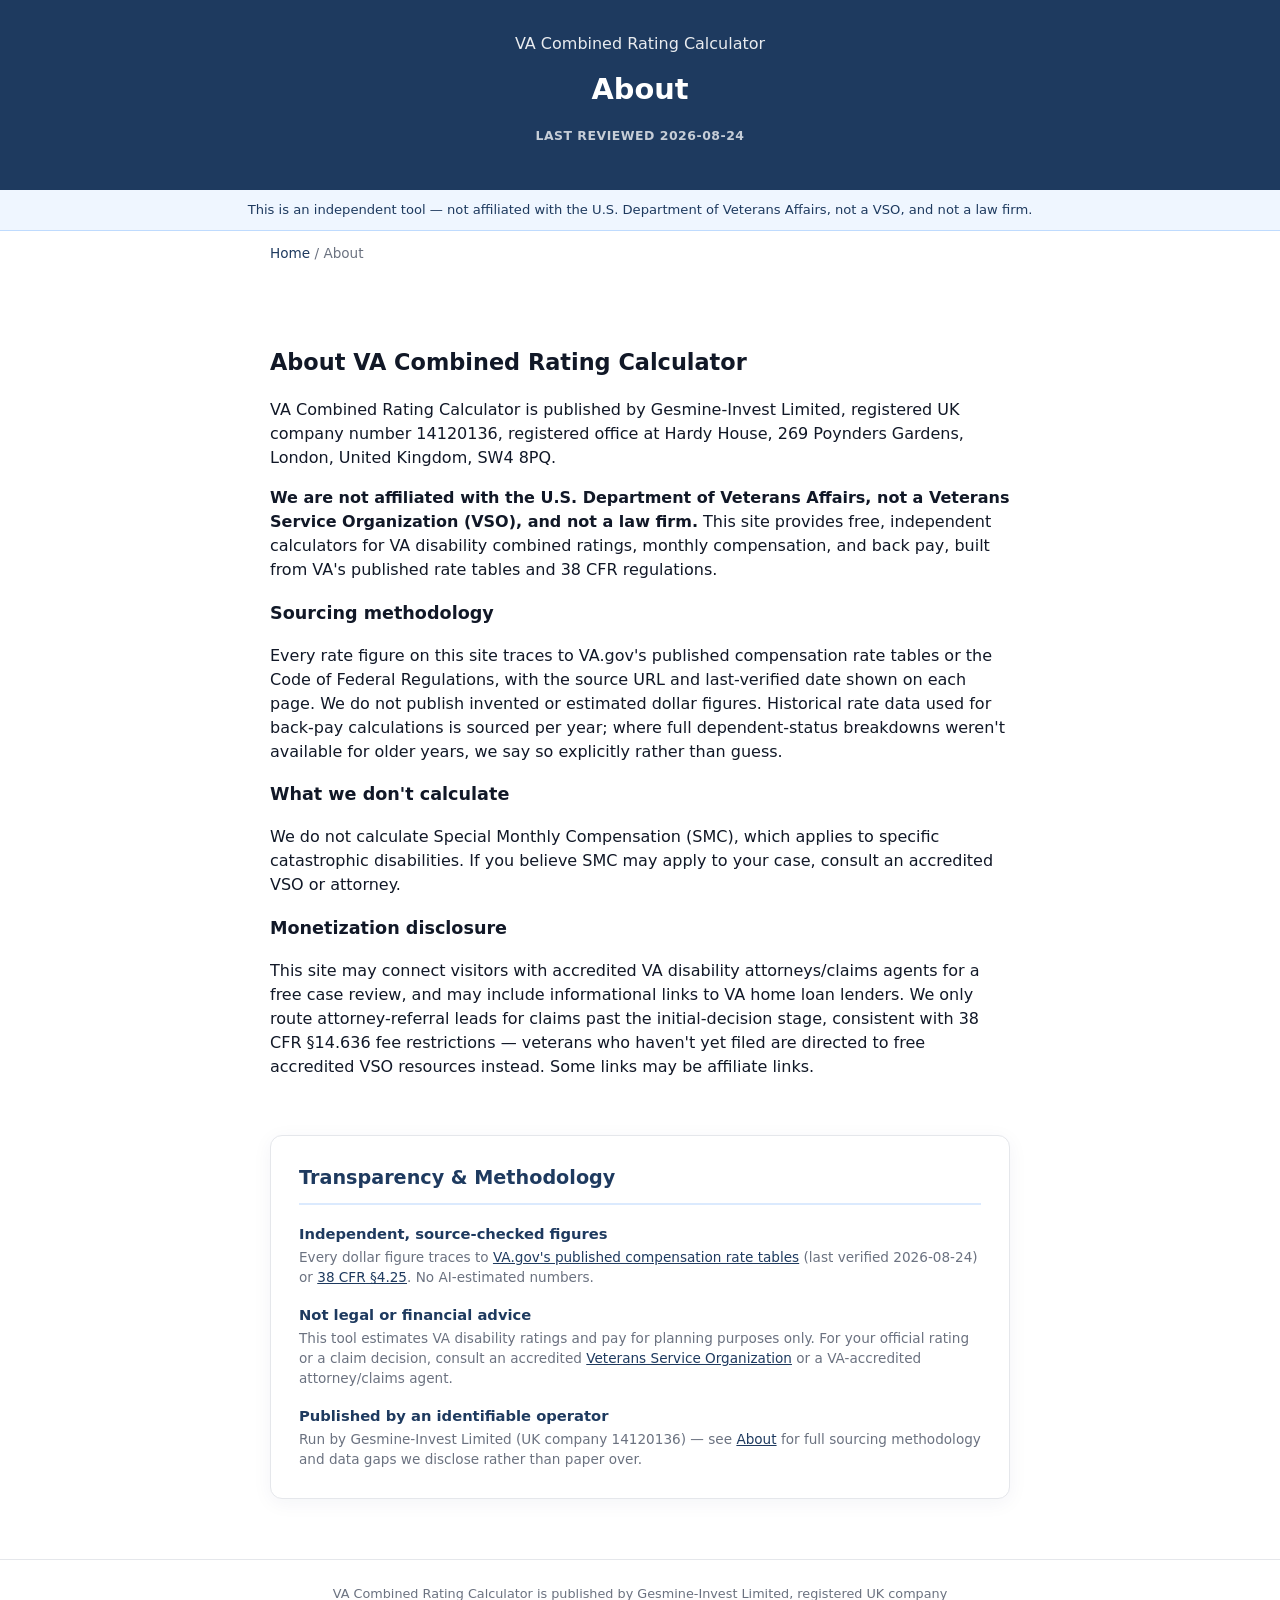
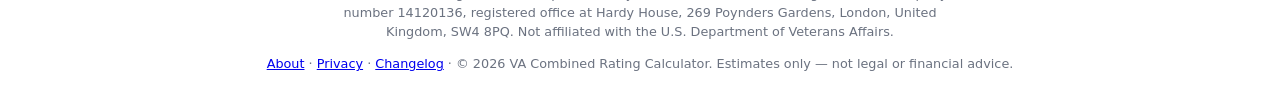
==== about/index.html @ 4b149465 "Initial build: VA disability calculator suite Combined-rating, monthly-pay, dependents, and back-pay" ====
<!doctype html>
<html lang="en">
<head>
<meta charset="utf-8">
<meta name="viewport" content="width=device-width, initial-scale=1">
<title>About — VA Combined Rating Calculator</title>
<meta name="description" content="Who publishes this site, our sourcing methodology, and our monetization disclosure.">
<link rel="canonical" href="https://vacombinedrating.com/about/">
<meta property="og:title" content="About — VA Combined Rating Calculator">
<meta property="og:description" content="Who publishes this site, our sourcing methodology, and our monetization disclosure.">
<meta property="og:type" content="website">
<meta property="og:url" content="https://vacombinedrating.com/about/">
<meta name="twitter:card" content="summary_large_image">
<link rel="icon" href="/favicon.svg" type="image/svg+xml">
<link rel="stylesheet" href="/assets/styles.css">
<script type="application/ld+json">{"@context":"https://schema.org","@graph":[{"@type":"Organization","name":"Gesmine-Invest Limited","legalName":"Gesmine-Invest Limited","url":"https://vacombinedrating.com","identifier":{"@type":"PropertyValue","propertyID":"UK Company Number","value":"14120136"},"address":{"@type":"PostalAddress","streetAddress":"Hardy House, 269 Poynders Gardens","addressLocality":"London","postalCode":"SW4 8PQ","addressCountry":"GB"}}]}</script>
</head>
<body>
<header>
<a href="/">VA Combined Rating Calculator</a>
<h1>About</h1>
<p></p>
<p class="reviewed-badge">Last reviewed 2026-08-24</p>
</header>
<div class="va-branding-notice">This is an independent tool — not affiliated with the U.S. Department of Veterans Affairs, not a VSO, and not a law firm.</div>
<nav class="crumbs"><a href="/">Home</a> / About</nav>
<main>

<section>
<h2>About VA Combined Rating Calculator</h2>
<p>VA Combined Rating Calculator is published by Gesmine-Invest Limited, registered UK company number 14120136, registered office at Hardy House, 269 Poynders Gardens, London, United Kingdom, SW4 8PQ.</p>
<p><strong>We are not affiliated with the U.S. Department of Veterans Affairs, not a Veterans Service Organization (VSO), and not a law firm.</strong> This site provides free, independent calculators for VA disability combined ratings, monthly compensation, and back pay, built from VA's published rate tables and 38 CFR regulations.</p>
<h3>Sourcing methodology</h3>
<p>Every rate figure on this site traces to VA.gov's published compensation rate tables or the Code of Federal Regulations, with the source URL and last-verified date shown on each page. We do not publish invented or estimated dollar figures. Historical rate data used for back-pay calculations is sourced per year; where full dependent-status breakdowns weren't available for older years, we say so explicitly rather than guess.</p>
<h3>What we don't calculate</h3>
<p>We do not calculate Special Monthly Compensation (SMC), which applies to specific catastrophic disabilities. If you believe SMC may apply to your case, consult an accredited VSO or attorney.</p>
<h3>Monetization disclosure</h3>
<p>This site may connect visitors with accredited VA disability attorneys/claims agents for a free case review, and may include informational links to VA home loan lenders. We only route attorney-referral leads for claims past the initial-decision stage, consistent with 38 CFR §14.636 fee restrictions — veterans who haven't yet filed are directed to free accredited VSO resources instead. Some links may be affiliate links.</p>
</section>

<div class="eeat-section">
  <h2 class="eeat-title">Transparency &amp; Methodology</h2>
  <div class="eeat-compliance-item">
    <div class="eeat-compliance-text"><h4>Independent, source-checked figures</h4><p>Every dollar figure traces to <a href="https://www.va.gov/disability/compensation-rates/veteran-rates/" target="_blank" rel="noopener">VA.gov's published compensation rate tables</a> (last verified 2026-08-24) or <a href="https://www.ecfr.gov/current/title-38/chapter-I/part-4/subpart-A/section-4.25" target="_blank" rel="noopener">38 CFR §4.25</a>. No AI-estimated numbers.</p></div>
  </div>
  <div class="eeat-compliance-item">
    <div class="eeat-compliance-text"><h4>Not legal or financial advice</h4><p>This tool estimates VA disability ratings and pay for planning purposes only. For your official rating or a claim decision, consult an accredited <a href="https://www.va.gov/vso/" target="_blank" rel="noopener">Veterans Service Organization</a> or a VA-accredited attorney/claims agent.</p></div>
  </div>
  <div class="eeat-compliance-item">
    <div class="eeat-compliance-text"><h4>Published by an identifiable operator</h4><p>Run by Gesmine-Invest Limited (UK company 14120136) — see <a href="/about/">About</a> for full sourcing methodology and data gaps we disclose rather than paper over.</p></div>
  </div>
</div>
</main>
<footer>
<p>VA Combined Rating Calculator is published by Gesmine-Invest Limited, registered UK company number 14120136, registered office at Hardy House, 269 Poynders Gardens, London, United Kingdom, SW4 8PQ. Not affiliated with the U.S. Department of Veterans Affairs.</p>
<p><a href="/about/">About</a> · <a href="/privacy/">Privacy</a> · <a href="/changelog/">Changelog</a> · &copy; 2026 VA Combined Rating Calculator. Estimates only — not legal or financial advice.</p>
</footer>
<script src="/assets/calc-engine.js"></script>
</body>
</html>
---- assets/styles.css ----
:root {
  --brand: #1e3a5f;
  --brand-light: #dbeafe;
  --text: #111827;
  --muted: #6b7280;
  --border: #e5e7eb;
  --bg: #f9fafb;
  --radius: 12px;
}
* { box-sizing: border-box; }
body { font-family: system-ui, -apple-system, sans-serif; color: var(--text); margin: 0; background: #fff; line-height: 1.5; }
header { background: var(--brand); color: #fff; padding: 32px 20px; }
header a { color: rgba(255,255,255,.9); text-decoration: none; }
header h1 { margin: 12px 0 4px; font-size: 1.8rem; }
header p { color: rgba(255,255,255,.9); }
h2 { font-size: 1.4rem; }
h3 { font-size: 1.1rem; }
header .reviewed-badge { color: rgba(255,255,255,.75); font-size: .78rem; margin-top: 6px; text-transform: uppercase; letter-spacing: .5px; font-weight: 600; }
footer p:first-child { max-width: 640px; margin: 0 auto 8px; }
.disclaimer-banner { background: #fef3c7; border-bottom: 1px solid #fde68a; padding: 12px 20px; font-size: .9rem; color: #78350f; }

/* VA-branding disclaimer — must render on every calculator page, not just /about/ */
.va-branding-notice { background: #eff6ff; border-bottom: 1px solid #bfdbfe; padding: 10px 20px; font-size: .82rem; color: #1e3a5f; text-align: center; }

main { max-width: 780px; margin: 0 auto; padding: 24px 20px 60px; }
nav.crumbs { max-width: 780px; margin: 0 auto; padding: 12px 20px 0; font-size: .85rem; color: var(--muted); }
nav.crumbs a { color: var(--brand); text-decoration: none; }
form { display: grid; gap: 16px; background: var(--bg); border: 1px solid var(--border); border-radius: var(--radius); padding: 24px; }
label { display: flex; flex-direction: column; gap: 4px; font-size: .9rem; font-weight: 600; }
input, select { padding: 10px; border: 1px solid var(--border); border-radius: 8px; font-size: 1rem; }
.checkbox-label { flex-direction: row; align-items: center; gap: 8px; }
.checkbox-label input { width: auto; }

.toggle-group { display: flex; gap: 8px; flex-wrap: wrap; }
.toggle-group button { flex: 1; min-width: 90px; padding: 10px; border: 1px solid var(--border); border-radius: 8px; background: #fff; cursor: pointer; font-weight: 600; font-size: .85rem; }
.toggle-group button.active { background: var(--brand); color: #fff; border-color: var(--brand); }

/* repeater rows: disability list (home page), back-pay periods */
.repeater-row { display: grid; grid-template-columns: 1fr 1fr auto; gap: 8px; align-items: end; background: #fff; border: 1px solid var(--border); border-radius: 8px; padding: 10px; }
.repeater-row .remove-row { background: #fee2e2; color: #991b1b; border: none; border-radius: 6px; padding: 8px 10px; cursor: pointer; font-weight: 700; white-space: normal; }
.add-row-btn { background: #fff; border: 1px dashed var(--brand); color: var(--brand); border-radius: 8px; padding: 10px; cursor: pointer; font-weight: 600; }

button.submit-btn { background: var(--brand); color: #fff; border: none; padding: 12px; border-radius: 8px; font-size: 1rem; font-weight: 600; cursor: pointer; }
#results-block { margin-top: 20px; padding: 20px; background: var(--brand-light); border-radius: var(--radius); display: none; }
#results-block.visible { display: block; }
.result-amount { font-size: 2rem; font-weight: 800; margin: 0 0 8px; }
.result-row { display: flex; justify-content: space-between; padding: 6px 0; border-bottom: 1px solid rgba(0,0,0,.08); font-size: .95rem; }
.result-row:last-child { border-bottom: none; }
.privacy-note { font-size: .8rem; color: var(--muted); margin-top: 8px; }
.result-warning { font-size: .82rem; color: #92400e; background: #fffbeb; border: 1px solid #fde68a; border-radius: 8px; padding: 10px 12px; margin-top: 10px; }

/* free VSO routing box — shown instead of the attorney lead form for not-yet-filed claims */
.vso-notice { background: #ecfdf5; border: 1px solid #a7f3d0; border-radius: var(--radius); padding: 18px; font-size: .9rem; }
.vso-notice h3 { margin-top: 0; color: #065f46; }
.vso-notice ul { padding-left: 20px; }

section { margin-top: 40px; }
main > section { overflow-x: auto; }
.methodology { font-size: .85rem; color: var(--muted); border-top: 1px solid var(--border); padding-top: 20px; }
footer { text-align: center; color: var(--muted); font-size: .8rem; padding: 24px; border-top: 1px solid var(--border); }
.formula-section { background: #f8fafc; border: 1px solid #e2e8f0; border-radius: var(--radius); padding: 24px; overflow-x: auto; }
.formula-section .source-line { color: #64748b; font-size: .78rem; text-transform: uppercase; letter-spacing: .5px; font-weight: 600; }
.formula-section table, main > section > table { width: 100%; border-collapse: collapse; font-size: .88rem; margin: 12px 0; }
.formula-section th, .formula-section td, main > section > table th, main > section > table td { text-align: left; padding: 8px 10px; border-bottom: 1px solid var(--border); }
.formula-code { background: #1e3a5f; color: #e2e8f0; border-radius: 8px; padding: 16px 18px; font-family: 'Courier New', monospace; font-size: .82rem; line-height: 1.9; }
.formula-footnote { font-size: .78rem; color: #94a3b8; margin-top: 12px; }

/* wide compensation-rate table (8+ columns) — must always scroll, never push page width */
.rate-table-wrapper { overflow-x: auto; border: 1px solid var(--border); border-radius: 8px; }
.rate-table-wrapper table { min-width: 720px; margin: 0; }

.cta-leadgen { display: block; text-align: center; background: #111827; color: #fff; padding: 16px 20px; border-radius: 8px; text-decoration: none; font-weight: 600; margin-top: 16px; }
.cta-leadgen small { display: block; font-weight: 400; color: rgba(255,255,255,.7); margin-top: 4px; font-size: .75rem; }
.cta-affiliate { display: block; text-align: center; background: #f8fafc; border: 1px solid var(--border); color: var(--text); padding: 14px 18px; border-radius: 8px; text-decoration: none; font-weight: 600; margin-top: 16px; font-size: .9rem; }
.cta-affiliate small { display: block; font-weight: 400; color: var(--muted); margin-top: 4px; font-size: .75rem; }
.tool-links { display: grid; grid-template-columns: repeat(auto-fill, minmax(180px, 1fr)); gap: 10px; list-style: none; padding: 0; }
.tool-links a { display: block; padding: 12px 14px; border: 1px solid var(--border); border-radius: 8px; text-decoration: none; color: var(--text); font-weight: 600; font-size: .9rem; }
.tool-links a:hover { border-color: var(--brand); }

.eeat-section { background: #fff; border: 1px solid var(--border); border-radius: var(--radius); padding: 28px; margin-top: 40px; box-shadow: 0 4px 20px rgba(15,45,90,.05); }
.eeat-title { font-size: 1.2rem; font-weight: 800; color: var(--brand); margin: 0 0 18px; border-bottom: 2px solid var(--brand-light); padding-bottom: 10px; }
.eeat-compliance-item + .eeat-compliance-item { margin-top: 16px; }
.eeat-compliance-text h4 { font-size: .92rem; font-weight: 700; color: var(--brand); margin: 0 0 2px; }
.eeat-compliance-text p { font-size: .85rem; color: var(--muted); line-height: 1.5; margin: 0; }
.eeat-compliance-text a { color: var(--brand); text-decoration: underline; }

@media (min-width: 641px) {
  header { text-align: center; }
}
@media (max-width: 640px) {
  header h1 { font-size: 1.4rem; }
  h2 { font-size: 1.15rem; }
  h3 { font-size: 1rem; }
  .formula-code { padding: 12px 14px; line-height: 1.6; font-size: .78rem; }
  .disclaimer-banner, .va-branding-notice { font-size: .8rem; }
  .result-amount { font-size: 1.6rem; }
  footer { font-size: .78rem; }
  .repeater-row { grid-template-columns: 1fr; }
}
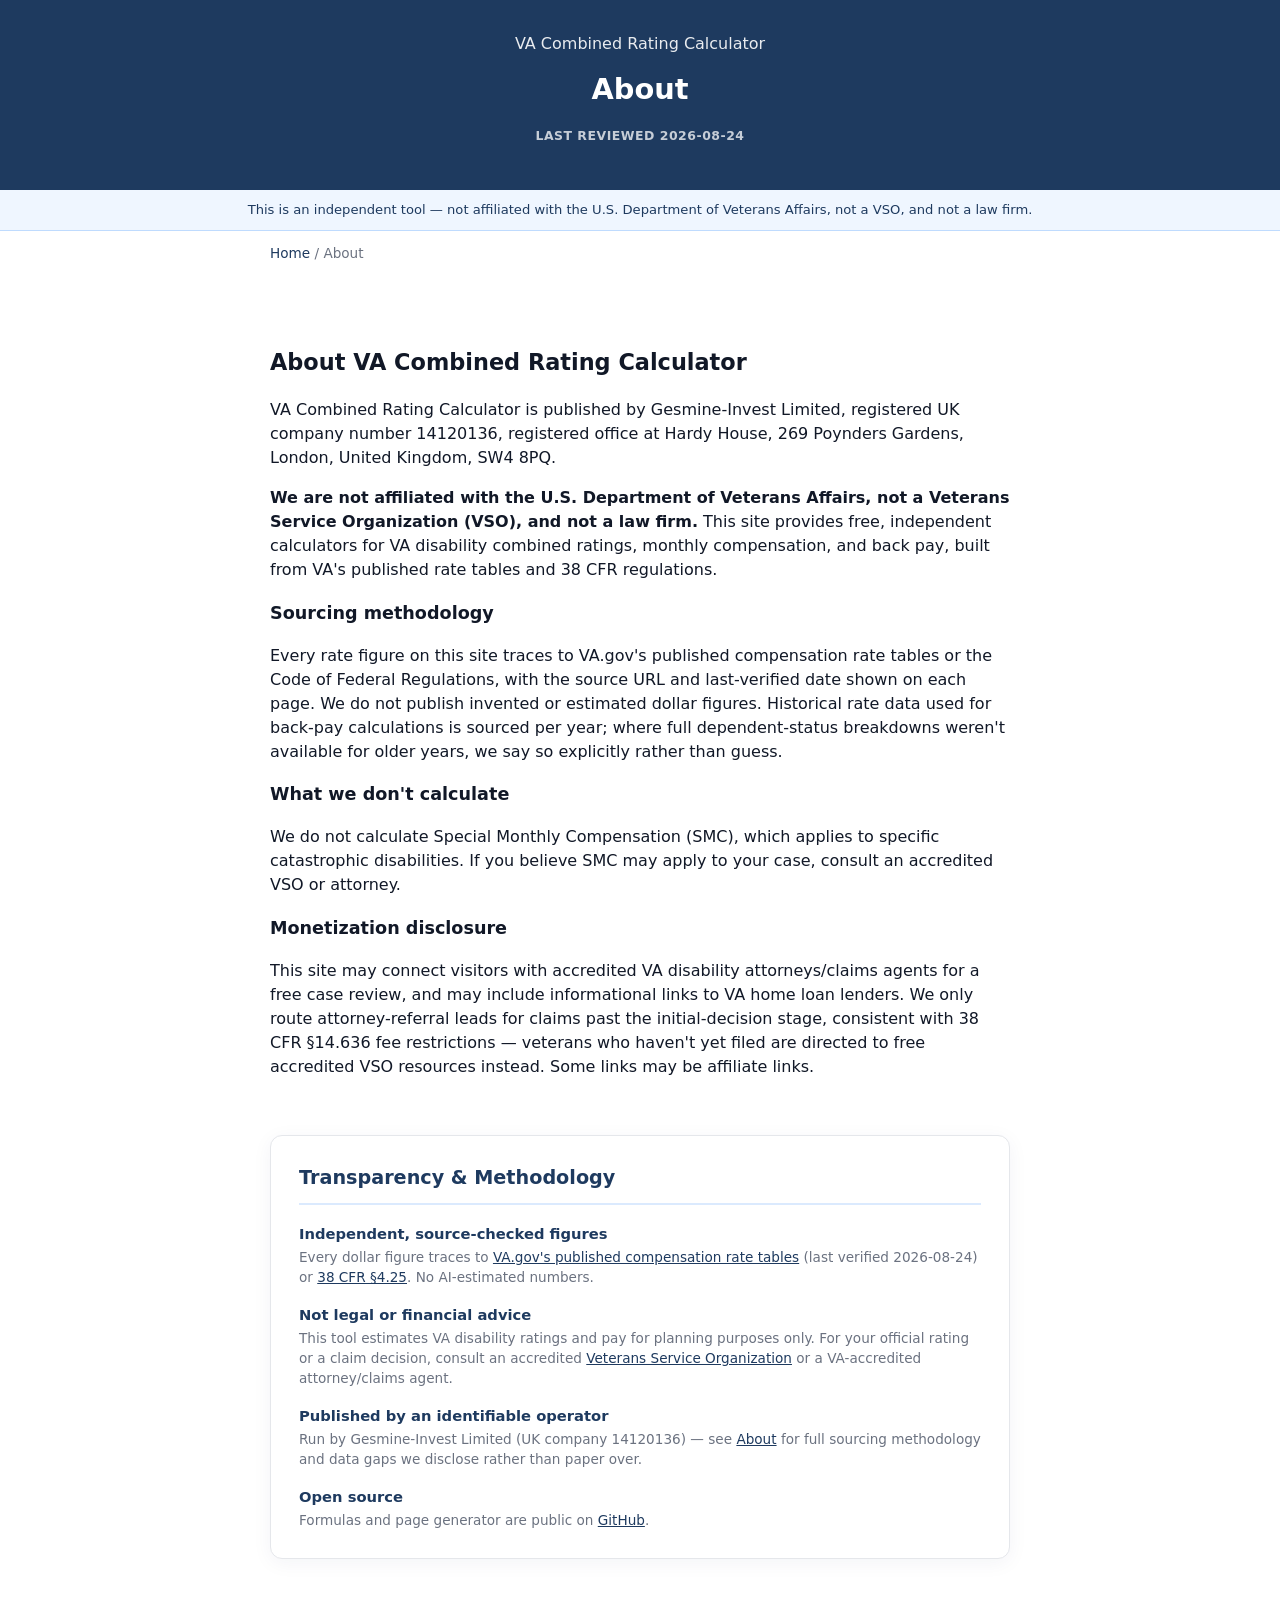
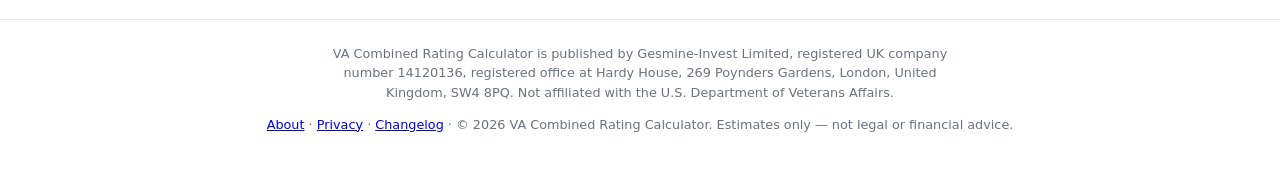
==== commit 962cd47b: "Add GitHub open-source link to EEAT/methodology box Co-Authored-By: Claude Sonnet 5 <noreply@anthrop" ====
--- a/about/index.html
+++ b/about/index.html
@@ -49,6 +49,9 @@
   <div class="eeat-compliance-item">
     <div class="eeat-compliance-text"><h4>Published by an identifiable operator</h4><p>Run by Gesmine-Invest Limited (UK company 14120136) — see <a href="/about/">About</a> for full sourcing methodology and data gaps we disclose rather than paper over.</p></div>
   </div>
+  <div class="eeat-compliance-item">
+    <div class="eeat-compliance-text"><h4>Open source</h4><p>Formulas and page generator are public on <a href="https://github.com/sadiyaqeen92639572-cloud/va-disability-calculator" target="_blank" rel="noopener">GitHub</a>.</p></div>
+  </div>
 </div>
 </main>
 <footer>
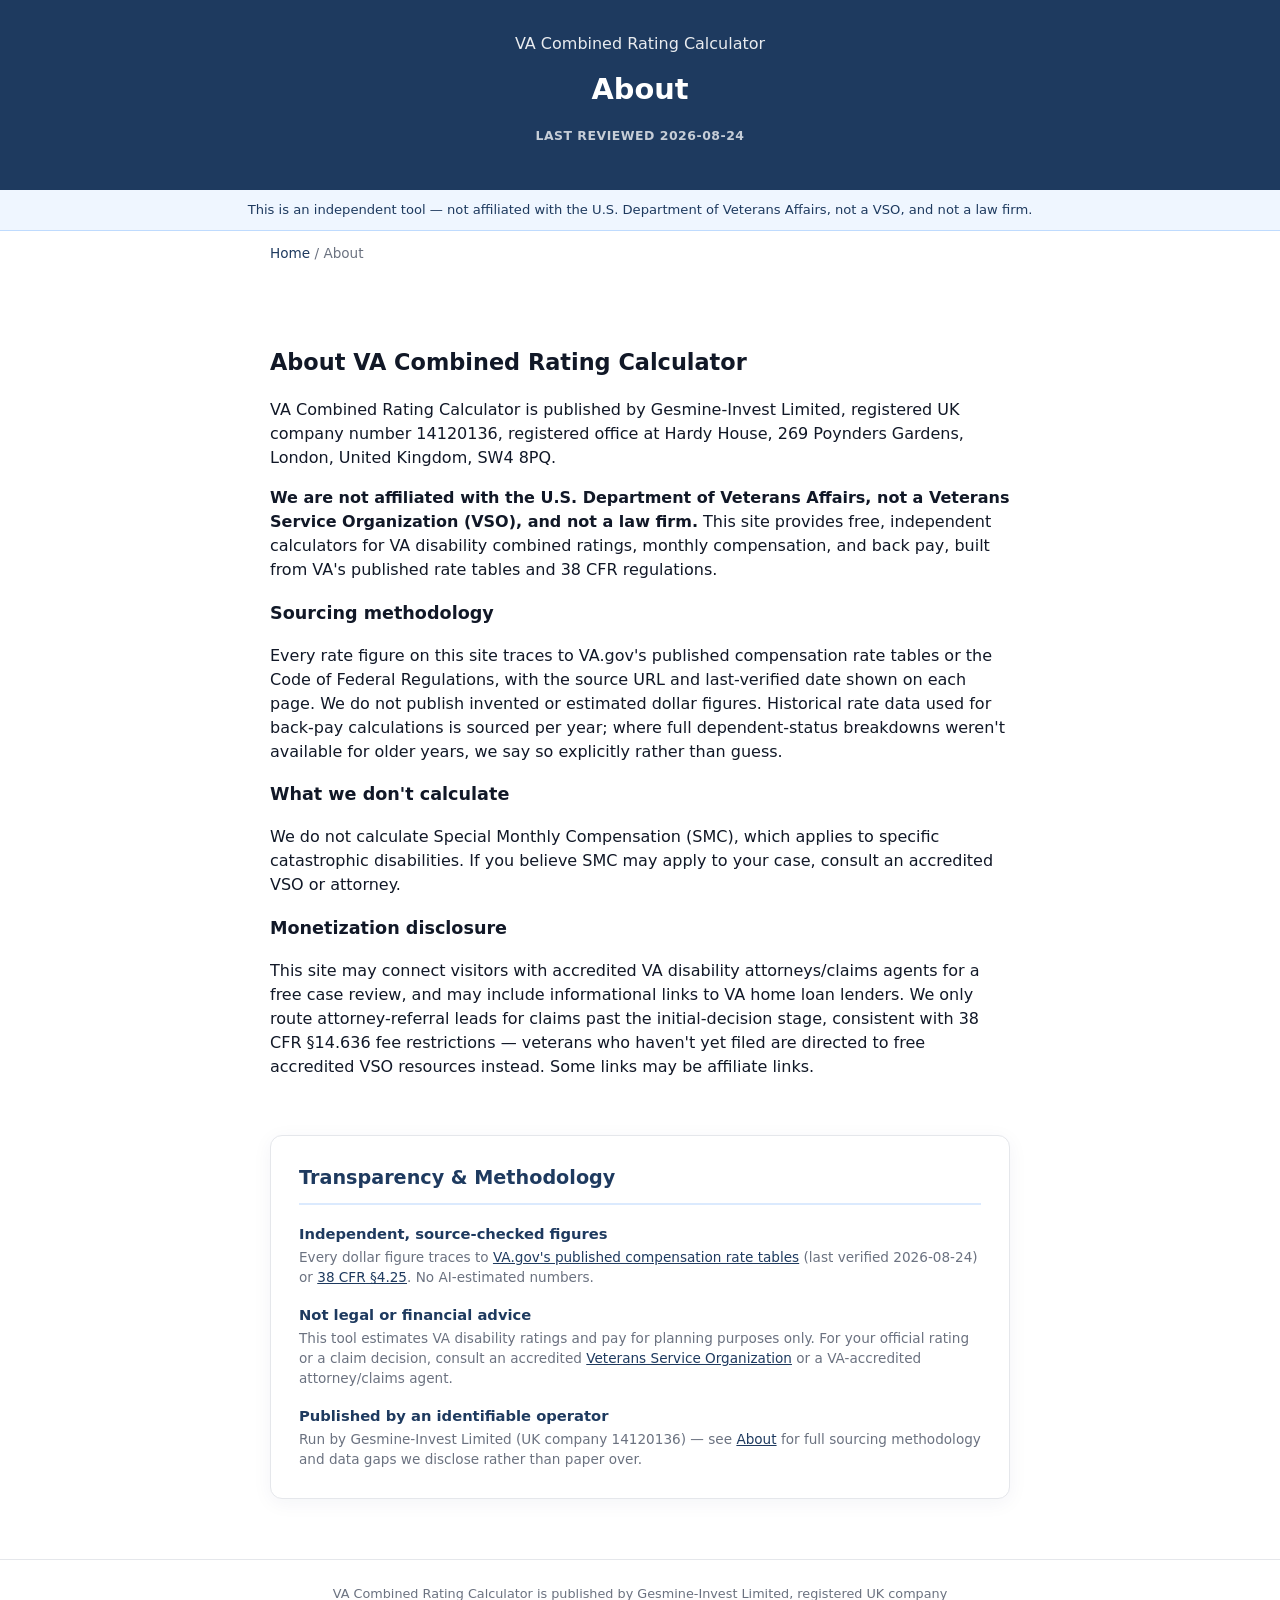
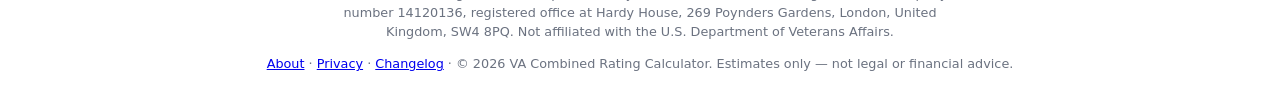
==== commit 9708558b: "Remove GitHub link from EEAT box — repo backlink risk Co-Authored-By: Claude Sonnet 5 <noreply@anthr" ====
--- a/about/index.html
+++ b/about/index.html
@@ -49,9 +49,6 @@
   <div class="eeat-compliance-item">
     <div class="eeat-compliance-text"><h4>Published by an identifiable operator</h4><p>Run by Gesmine-Invest Limited (UK company 14120136) — see <a href="/about/">About</a> for full sourcing methodology and data gaps we disclose rather than paper over.</p></div>
   </div>
-  <div class="eeat-compliance-item">
-    <div class="eeat-compliance-text"><h4>Open source</h4><p>Formulas and page generator are public on <a href="https://github.com/sadiyaqeen92639572-cloud/va-disability-calculator" target="_blank" rel="noopener">GitHub</a>.</p></div>
-  </div>
 </div>
 </main>
 <footer>
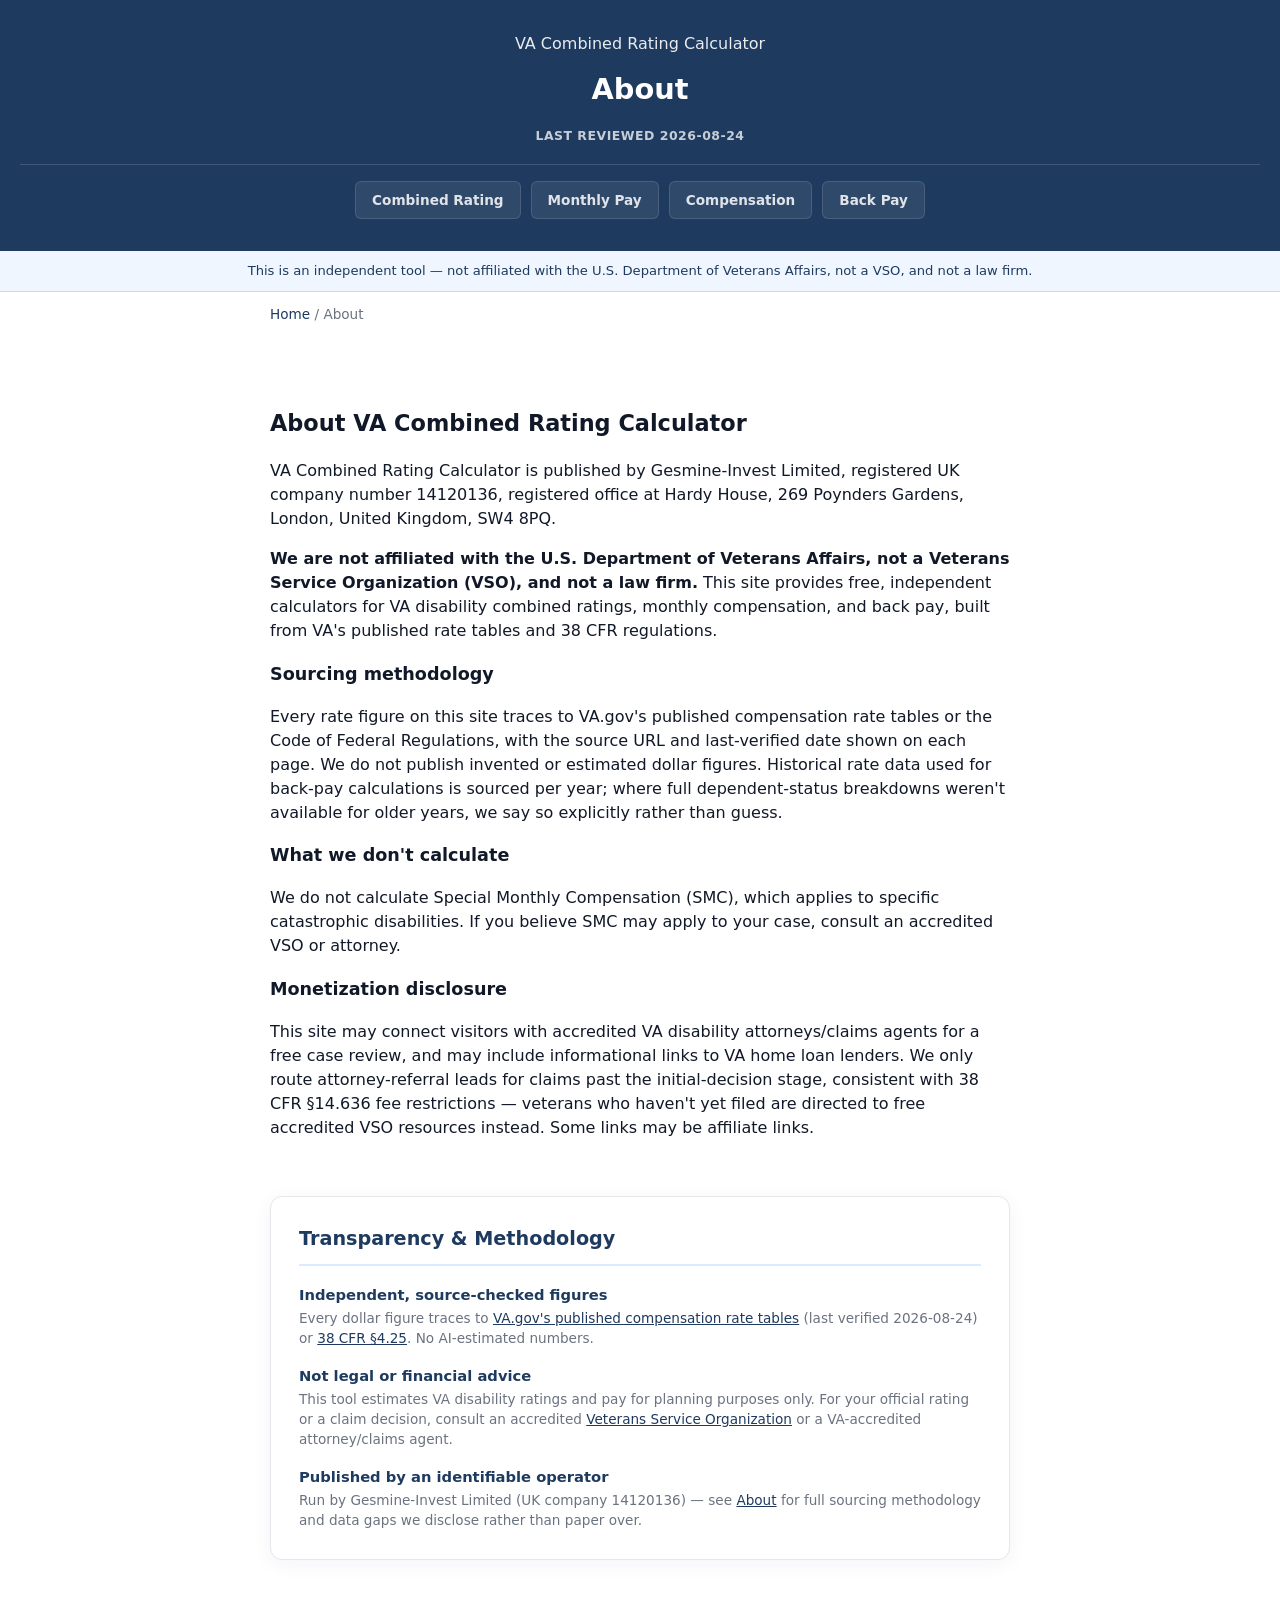
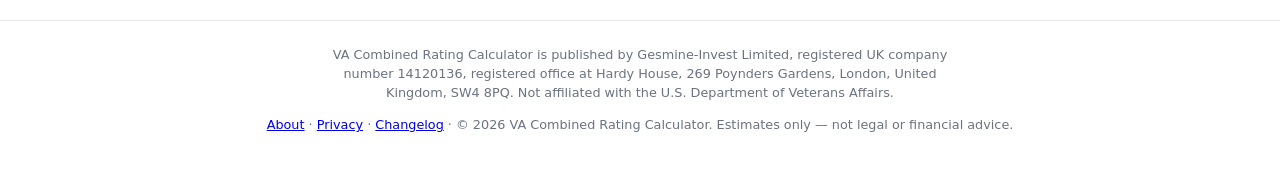
==== commit 84125585: "Point domain to combinedratingcalc.com, add site nav, cache-bust CSS Domain swap from vacombinedrati" ====
--- a/about/index.html
+++ b/about/index.html
@@ -5,15 +5,15 @@
 <meta name="viewport" content="width=device-width, initial-scale=1">
 <title>About — VA Combined Rating Calculator</title>
 <meta name="description" content="Who publishes this site, our sourcing methodology, and our monetization disclosure.">
-<link rel="canonical" href="https://vacombinedrating.com/about/">
+<link rel="canonical" href="https://combinedratingcalc.com/about/">
 <meta property="og:title" content="About — VA Combined Rating Calculator">
 <meta property="og:description" content="Who publishes this site, our sourcing methodology, and our monetization disclosure.">
 <meta property="og:type" content="website">
-<meta property="og:url" content="https://vacombinedrating.com/about/">
+<meta property="og:url" content="https://combinedratingcalc.com/about/">
 <meta name="twitter:card" content="summary_large_image">
 <link rel="icon" href="/favicon.svg" type="image/svg+xml">
-<link rel="stylesheet" href="/assets/styles.css">
-<script type="application/ld+json">{"@context":"https://schema.org","@graph":[{"@type":"Organization","name":"Gesmine-Invest Limited","legalName":"Gesmine-Invest Limited","url":"https://vacombinedrating.com","identifier":{"@type":"PropertyValue","propertyID":"UK Company Number","value":"14120136"},"address":{"@type":"PostalAddress","streetAddress":"Hardy House, 269 Poynders Gardens","addressLocality":"London","postalCode":"SW4 8PQ","addressCountry":"GB"}}]}</script>
+<link rel="stylesheet" href="/assets/styles.css?v=1787753590303">
+<script type="application/ld+json">{"@context":"https://schema.org","@graph":[{"@type":"Organization","name":"Gesmine-Invest Limited","legalName":"Gesmine-Invest Limited","url":"https://combinedratingcalc.com","identifier":{"@type":"PropertyValue","propertyID":"UK Company Number","value":"14120136"},"address":{"@type":"PostalAddress","streetAddress":"Hardy House, 269 Poynders Gardens","addressLocality":"London","postalCode":"SW4 8PQ","addressCountry":"GB"}}]}</script>
 </head>
 <body>
 <header>
@@ -21,6 +21,12 @@
 <h1>About</h1>
 <p></p>
 <p class="reviewed-badge">Last reviewed 2026-08-24</p>
+<nav class="site-nav">
+  <a href="/">Combined Rating</a>
+  <a href="/va-disability-pay-calculator/">Monthly Pay</a>
+  <a href="/va-disability-compensation-calculator/">Compensation</a>
+  <a href="/va-disability-back-pay-calculator/">Back Pay</a>
+</nav>
 </header>
 <div class="va-branding-notice">This is an independent tool — not affiliated with the U.S. Department of Veterans Affairs, not a VSO, and not a law firm.</div>
 <nav class="crumbs"><a href="/">Home</a> / About</nav>
--- a/assets/styles.css
+++ b/assets/styles.css
@@ -16,6 +16,14 @@
 h2 { font-size: 1.4rem; }
 h3 { font-size: 1.1rem; }
 header .reviewed-badge { color: rgba(255,255,255,.75); font-size: .78rem; margin-top: 6px; text-transform: uppercase; letter-spacing: .5px; font-weight: 600; }
+.site-nav { display: flex; gap: 10px; flex-wrap: wrap; justify-content: center; margin-top: 18px; border-top: 1px solid rgba(255,255,255,.15); padding-top: 16px; }
+.site-nav a { color: rgba(255,255,255,.85); text-decoration: none; font-size: .85rem; font-weight: 600; padding: 8px 16px; border-radius: 6px; background: rgba(255,255,255,.08); border: 1px solid rgba(255,255,255,.12); }
+.site-nav a:hover { background: rgba(255,255,255,.16); }
+.site-nav a.active { background: #fff; color: var(--brand); border-color: #fff; }
+@media (max-width: 640px) {
+  .site-nav { gap: 8px; }
+  .site-nav a { padding: 8px 12px; font-size: .8rem; }
+}
 footer p:first-child { max-width: 640px; margin: 0 auto 8px; }
 .disclaimer-banner { background: #fef3c7; border-bottom: 1px solid #fde68a; padding: 12px 20px; font-size: .9rem; color: #78350f; }
 
